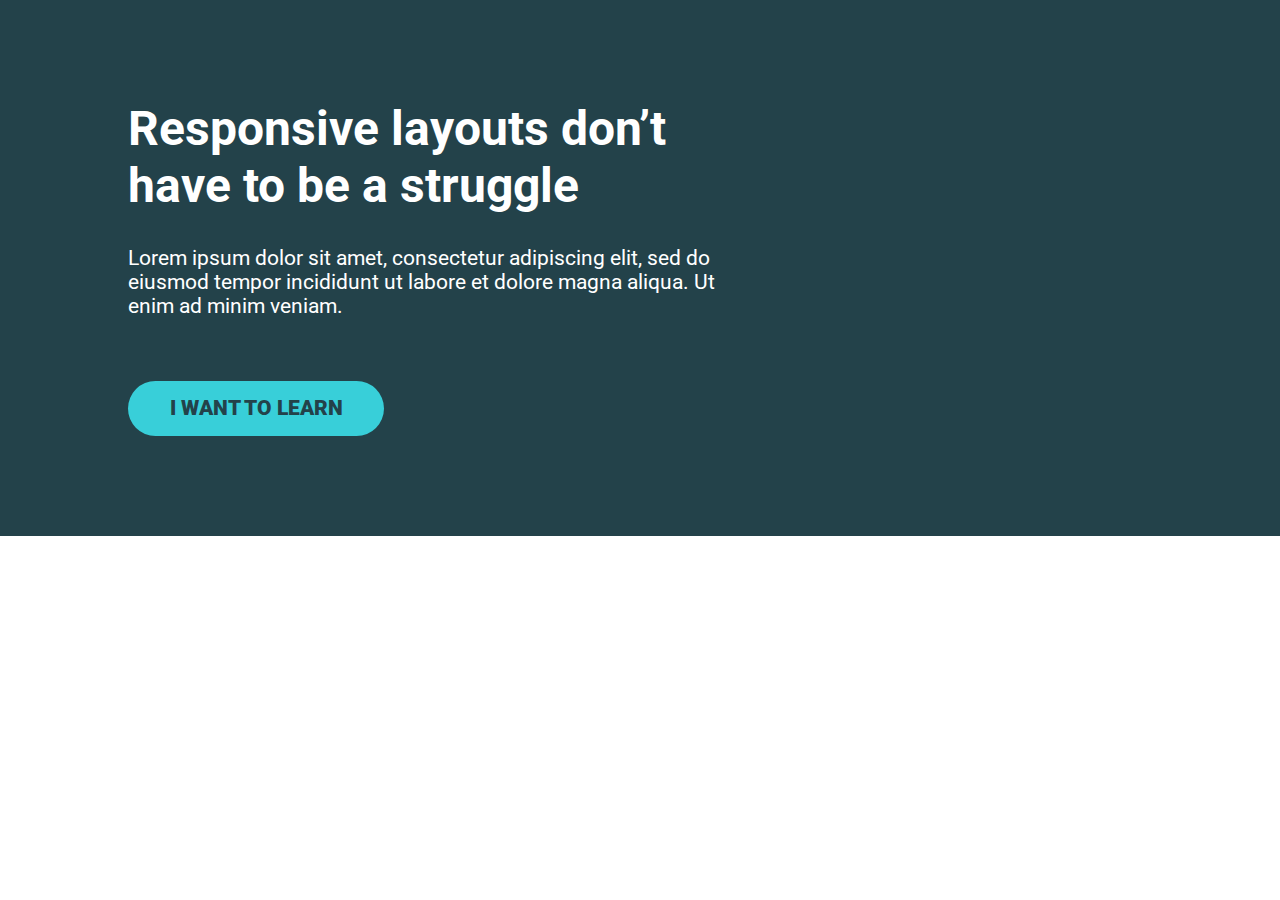
==== flexbox/challenge_2/index.html @ ec80c62e "starting files for flexbox challenge 2" ====
<!DOCTYPE html>
<html lang="en">
<head>
    <meta charset="UTF-8">
    <meta name="viewport" content="width=device-width, initial-scale=1.0">
    <title>Conquering Rsponsive Layouts</title>
    <link href="https://fonts.googleapis.com/css2?family=Roboto:wght@400;900&display=swap" rel="stylesheet"> 
    <link rel="stylesheet" href="style.css">
</head>
<body>
    <div class="hero">
        <div class="container row">
            <div class="hero__text">
                <h1>Responsive layouts don’t have to be a struggle</h1>
                <p>Lorem ipsum dolor sit amet, consectetur adipiscing elit, sed do eiusmod tempor incididunt ut labore et dolore magna aliqua. Ut enim ad minim veniam.</p>
                <a href="#" class="btn">I want to learn</a>
            </div>
        </div>
    </div> 

    

</body>
</html>
---- flexbox/challenge_2/style.css ----
/* 
////// For this challenge ///////

- All text is in the text.md file

// Requirements
1. Refer to the design specs for the
   overall layout 
2. The image should line up with
   the sidebar in the section
   below

*/

*, *::before, *::after {
    box-sizing: border-box;
}

body {
    margin: 0;
    font-family: 'Roboto', sans-serif;
    font-size: 1.3rem;
}

img {
    max-width: 100%;
}

h1 {
    font-size: 3rem;
    margin-top: 0;
}

.container {
    width: 80%;
    max-width: 1100px;
    margin: 0 auto;
}

.row {
    /* display: flex => flex container */
    display: flex;
    justify-content: space-between;
    
    /* can't use yet */
    /* gap: 100px; */
}

.col {
    /* these are now flex items */
    width: 100%;
}

.col + .col {
    margin-left: 30px;
}

.hero {
    padding: 100px 0;
    background-color: #23424A;
    color: #FFF;
}

.hero__text { 
    width: 62%;
}

.hero__img {
    width: 32%;
    align-self: flex-start;
}

.hero p {
    margin-bottom: 3em;
}

.btn {
    display: inline-block;
    text-decoration: none;
    text-transform: uppercase; 
    color: #23424A;
    font-weight: 900;
    background-color: #38CFD9;
    padding: .75em 2em;
    border-radius: 100px;
}

.btn:hover,
.btn:focus {
    opacity: .75; 
}
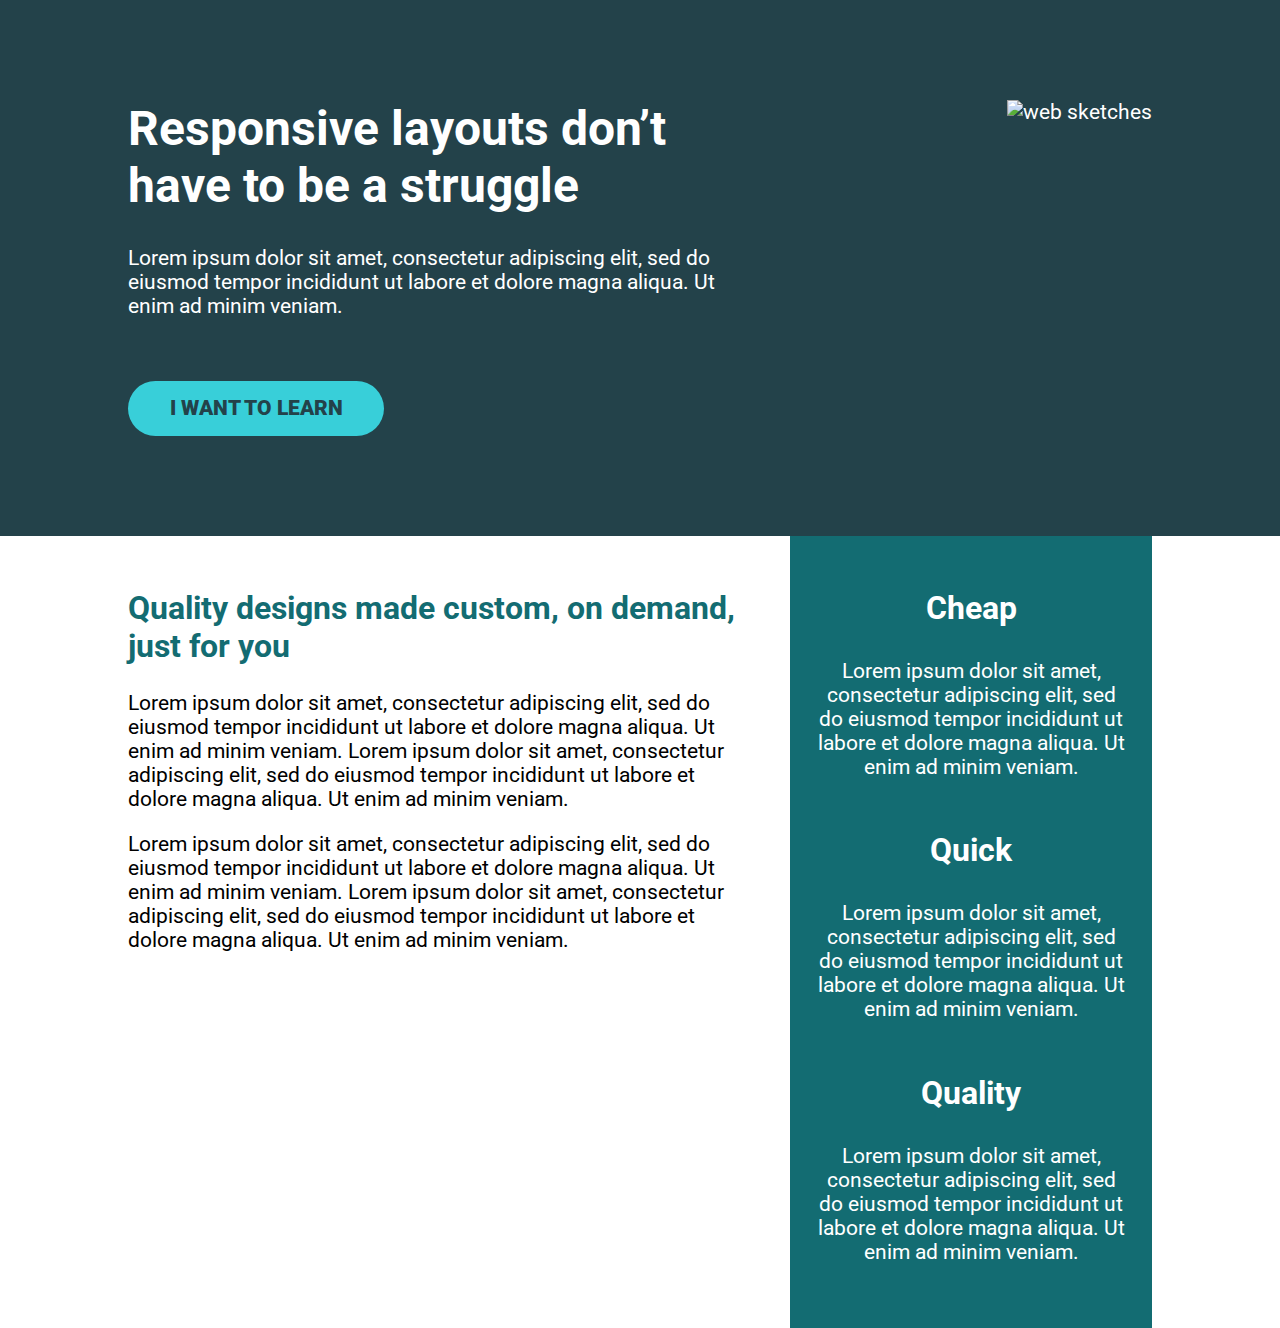
==== commit 1ea9946f: "challenge 2 flexbox done" ====
--- a/flexbox/challenge_2/index.html
+++ b/flexbox/challenge_2/index.html
@@ -1,24 +1,78 @@
 <!DOCTYPE html>
 <html lang="en">
-<head>
-    <meta charset="UTF-8">
-    <meta name="viewport" content="width=device-width, initial-scale=1.0">
+  <head>
+    <meta charset="UTF-8" />
+    <meta name="viewport" content="width=device-width, initial-scale=1.0" />
     <title>Conquering Rsponsive Layouts</title>
-    <link href="https://fonts.googleapis.com/css2?family=Roboto:wght@400;900&display=swap" rel="stylesheet"> 
-    <link rel="stylesheet" href="style.css">
-</head>
-<body>
+    <link
+      href="https://fonts.googleapis.com/css2?family=Roboto:wght@400;900&display=swap"
+      rel="stylesheet"
+    />
+    <link rel="stylesheet" href="style.css" />
+  </head>
+  <body>
     <div class="hero">
-        <div class="container row">
-            <div class="hero__text">
-                <h1>Responsive layouts don’t have to be a struggle</h1>
-                <p>Lorem ipsum dolor sit amet, consectetur adipiscing elit, sed do eiusmod tempor incididunt ut labore et dolore magna aliqua. Ut enim ad minim veniam.</p>
-                <a href="#" class="btn">I want to learn</a>
-            </div>
+      <div class="container row">
+        <div class="hero__text">
+          <h1>Responsive layouts don’t have to be a struggle</h1>
+          <p>
+            Lorem ipsum dolor sit amet, consectetur adipiscing elit, sed do
+            eiusmod tempor incididunt ut labore et dolore magna aliqua. Ut enim
+            ad minim veniam.
+          </p>
+          <a href="#" class="btn">I want to learn</a>
         </div>
-    </div> 
-
-    
-
-</body>
-</html>+        <img src="./img/hero-img.jpg" alt="web sketches" />
+      </div>
+    </div>
+    <div class="container">
+      <section class="row">
+        <main>
+          <h2 class="fs-2">
+            Quality designs made custom, on demand, just for you
+          </h2>
+          <p>
+            Lorem ipsum dolor sit amet, consectetur adipiscing elit, sed do
+            eiusmod tempor incididunt ut labore et dolore magna aliqua. Ut enim
+            ad minim veniam. Lorem ipsum dolor sit amet, consectetur adipiscing
+            elit, sed do eiusmod tempor incididunt ut labore et dolore magna
+            aliqua. Ut enim ad minim veniam.
+          </p>
+          <p>
+            Lorem ipsum dolor sit amet, consectetur adipiscing elit, sed do
+            eiusmod tempor incididunt ut labore et dolore magna aliqua. Ut enim
+            ad minim veniam. Lorem ipsum dolor sit amet, consectetur adipiscing
+            elit, sed do eiusmod tempor incididunt ut labore et dolore magna
+            aliqua. Ut enim ad minim veniam.
+          </p>
+        </main>
+        <aside class="text-centered">
+          <article>
+            <h3>Cheap</h3>
+            <p>
+              Lorem ipsum dolor sit amet, consectetur adipiscing elit, sed do
+              eiusmod tempor incididunt ut labore et dolore magna aliqua. Ut
+              enim ad minim veniam.
+            </p>
+          </article>
+          <article>
+            <h3>Quick</h3>
+            <p>
+              Lorem ipsum dolor sit amet, consectetur adipiscing elit, sed do
+              eiusmod tempor incididunt ut labore et dolore magna aliqua. Ut
+              enim ad minim veniam.
+            </p>
+          </article>
+          <article>
+            <h3>Quality</h3>
+            <p class="mb-5">
+              Lorem ipsum dolor sit amet, consectetur adipiscing elit, sed do
+              eiusmod tempor incididunt ut labore et dolore magna aliqua. Ut
+              enim ad minim veniam.
+            </p>
+          </article>
+        </aside>
+      </section>
+    </div>
+  </body>
+</html>
--- a/flexbox/challenge_2/style.css
+++ b/flexbox/challenge_2/style.css
@@ -12,80 +12,116 @@
 
 */
 
-*, *::before, *::after {
-    box-sizing: border-box;
+*,
+*::before,
+*::after {
+  box-sizing: border-box;
 }
 
 body {
-    margin: 0;
-    font-family: 'Roboto', sans-serif;
-    font-size: 1.3rem;
+  margin: 0;
+  font-family: "Roboto", sans-serif;
+  font-size: 1.3rem;
 }
 
 img {
-    max-width: 100%;
+  max-width: 100%;
 }
 
 h1 {
-    font-size: 3rem;
-    margin-top: 0;
+  font-size: 3rem;
+  margin-top: 0;
 }
 
 .container {
-    width: 80%;
-    max-width: 1100px;
-    margin: 0 auto;
+  width: 80%;
+  max-width: 1100px;
+  margin: 0 auto;
 }
 
 .row {
-    /* display: flex => flex container */
-    display: flex;
-    justify-content: space-between;
-    
-    /* can't use yet */
-    /* gap: 100px; */
+  /* display: flex => flex container */
+  display: flex;
+  justify-content: space-between;
+
+  /* can't use yet */
+  /* gap: 100px; */
 }
 
 .col {
-    /* these are now flex items */
-    width: 100%;
+  /* these are now flex items */
+  width: 100%;
 }
 
 .col + .col {
-    margin-left: 30px;
+  margin-left: 30px;
 }
 
 .hero {
-    padding: 100px 0;
-    background-color: #23424A;
-    color: #FFF;
+  padding: 100px 0;
+  background-color: #23424a;
+  color: #fff;
 }
 
-.hero__text { 
-    width: 62%;
+.hero__text {
+  max-width: 60%;
 }
 
 .hero__img {
-    width: 32%;
-    align-self: flex-start;
+  width: 32%;
+  align-self: flex-start;
+  margin-left: 3rem;
 }
 
 .hero p {
-    margin-bottom: 3em;
+  margin-bottom: 3em;
 }
 
 .btn {
-    display: inline-block;
-    text-decoration: none;
-    text-transform: uppercase; 
-    color: #23424A;
-    font-weight: 900;
-    background-color: #38CFD9;
-    padding: .75em 2em;
-    border-radius: 100px;
+  display: inline-block;
+  text-decoration: none;
+  text-transform: uppercase;
+  color: #23424a;
+  font-weight: 900;
+  background-color: #38cfd9;
+  padding: 0.75em 2em;
+  border-radius: 100px;
 }
 
 .btn:hover,
 .btn:focus {
-    opacity: .75; 
-}+  opacity: 0.75;
+}
+
+main {
+  max-width: 60%;
+}
+
+main h2 {
+  color: #136c72;
+  margin-top: 3.3rem;
+}
+
+aside {
+  background-color: #136c72;
+  color: white;
+  margin-left: 3rem;
+}
+
+.text-centered {
+  text-align: center;
+}
+
+article {
+  margin: 0 1.5rem;
+  margin-top: 3.3rem;
+}
+
+.mb-5 {
+  margin-bottom: 4rem;
+}
+
+.fs-2,
+h3 {
+  font-size: 2rem;
+}
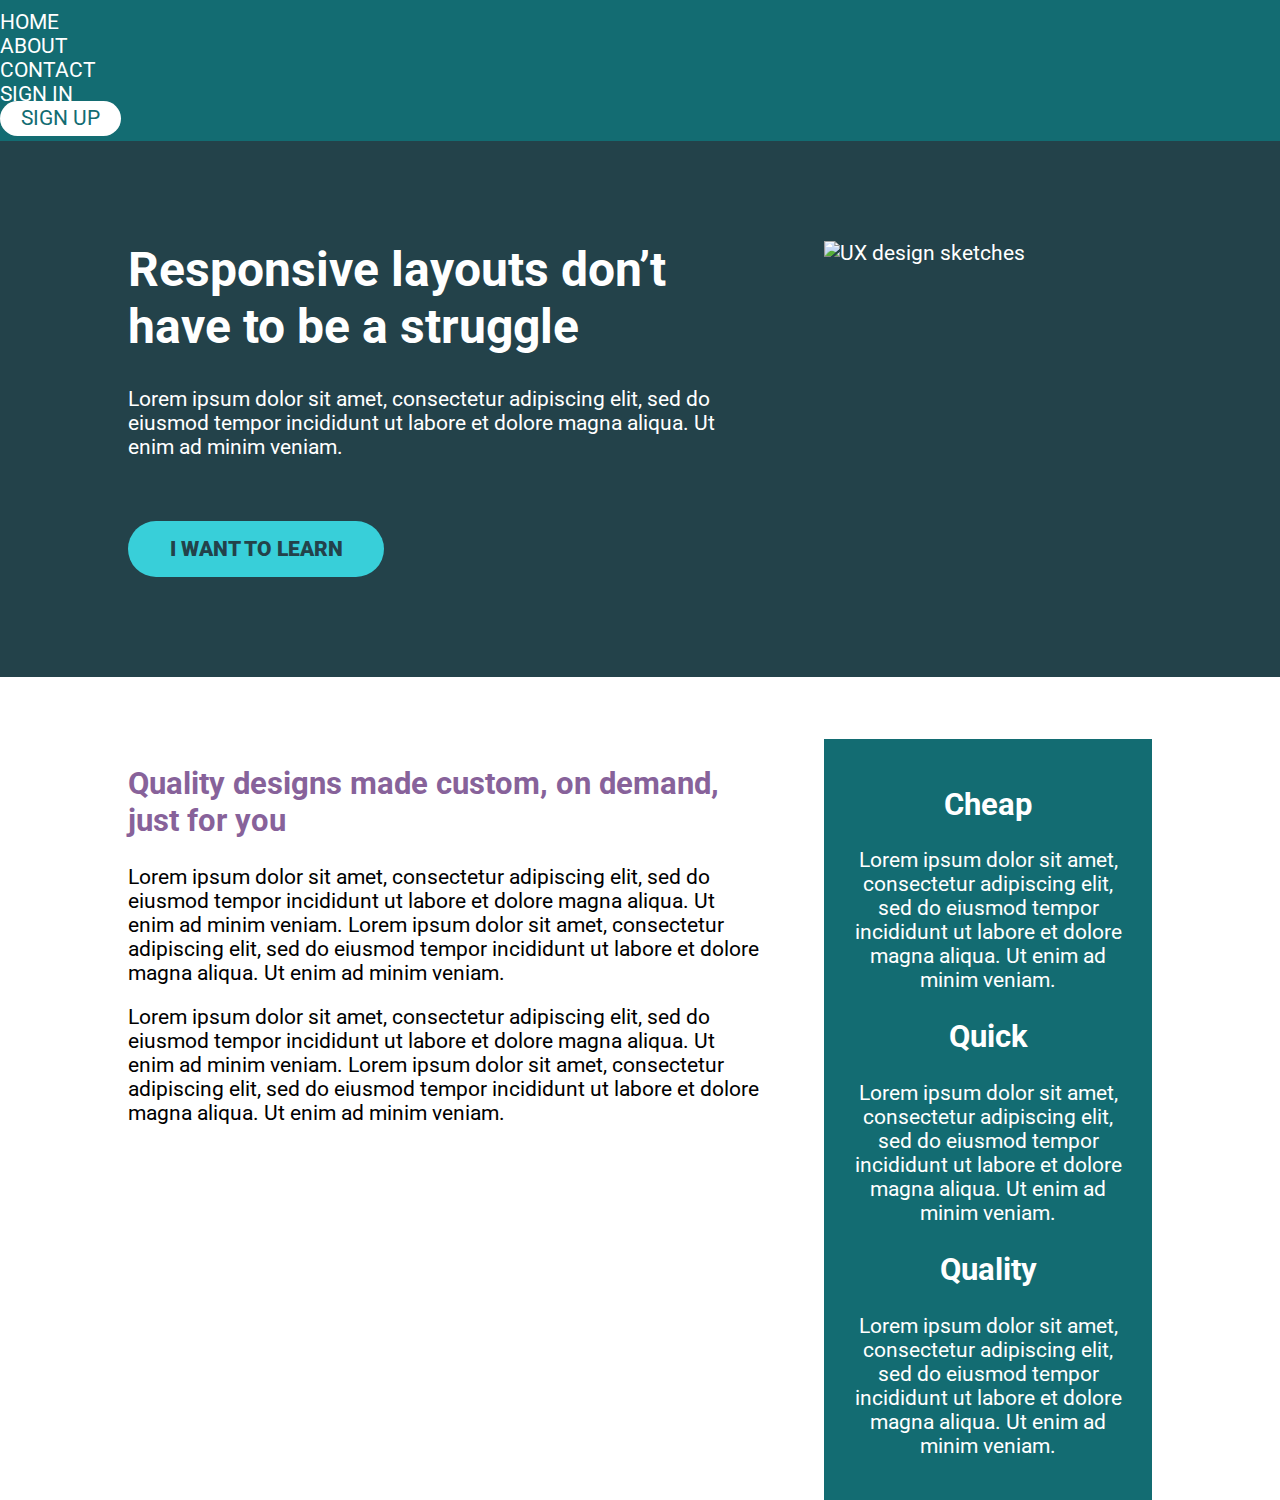
==== commit 4e9f1112: "flexbox challenge 3 starting files" ====
--- a/flexbox/challenge_2/index.html
+++ b/flexbox/challenge_2/index.html
@@ -1,78 +1,55 @@
 <!DOCTYPE html>
 <html lang="en">
-  <head>
-    <meta charset="UTF-8" />
-    <meta name="viewport" content="width=device-width, initial-scale=1.0" />
-    <title>Conquering Rsponsive Layouts</title>
-    <link
-      href="https://fonts.googleapis.com/css2?family=Roboto:wght@400;900&display=swap"
-      rel="stylesheet"
-    />
-    <link rel="stylesheet" href="style.css" />
-  </head>
-  <body>
-    <div class="hero">
-      <div class="container row">
-        <div class="hero__text">
-          <h1>Responsive layouts don’t have to be a struggle</h1>
-          <p>
-            Lorem ipsum dolor sit amet, consectetur adipiscing elit, sed do
-            eiusmod tempor incididunt ut labore et dolore magna aliqua. Ut enim
-            ad minim veniam.
-          </p>
-          <a href="#" class="btn">I want to learn</a>
+<head>
+    <meta charset="UTF-8">
+    <meta name="viewport" content="width=device-width, initial-scale=1.0">
+    <title>Conquering Responsive Layouts</title>
+    <link href="https://fonts.googleapis.com/css2?family=Roboto:wght@400;900&display=swap" rel="stylesheet"> 
+    <link rel="stylesheet" href="style.css">
+</head>
+<body>
+    <header>
+        <nav class="nav">
+            <ul class="nav__list">
+                <li class="nav__item"><a href="#" class="nav__link">Home</a></li>
+                <li class="nav__item"><a href="#" class="nav__link">About</a></li>
+                <li class="nav__item"><a href="#" class="nav__link">Contact</a></li>
+                <li class="nav__item"><a href="#" class="nav__link">Sign In</a></li>
+                <li class="nav__item"><a href="#" class="nav__link nav__link--button">Sign up</a></li>
+            </ul>
+        </nav>
+    </header>
+
+    <section class="hero">
+        <div class="container row">
+            <div class="hero__text">
+                <h1>Responsive layouts don’t have to be a struggle</h1>
+                <p>Lorem ipsum dolor sit amet, consectetur adipiscing elit, sed do eiusmod tempor incididunt ut labore et dolore magna aliqua. Ut enim ad minim veniam.</p>
+                <a href="#" class="btn">I want to learn</a>
+            </div>
+            <img src="img/hero-img.jpg" alt="UX design sketches" class="hero__img">
         </div>
-        <img src="./img/hero-img.jpg" alt="web sketches" />
-      </div>
-    </div>
-    <div class="container">
-      <section class="row">
-        <main>
-          <h2 class="fs-2">
-            Quality designs made custom, on demand, just for you
-          </h2>
-          <p>
-            Lorem ipsum dolor sit amet, consectetur adipiscing elit, sed do
-            eiusmod tempor incididunt ut labore et dolore magna aliqua. Ut enim
-            ad minim veniam. Lorem ipsum dolor sit amet, consectetur adipiscing
-            elit, sed do eiusmod tempor incididunt ut labore et dolore magna
-            aliqua. Ut enim ad minim veniam.
-          </p>
-          <p>
-            Lorem ipsum dolor sit amet, consectetur adipiscing elit, sed do
-            eiusmod tempor incididunt ut labore et dolore magna aliqua. Ut enim
-            ad minim veniam. Lorem ipsum dolor sit amet, consectetur adipiscing
-            elit, sed do eiusmod tempor incididunt ut labore et dolore magna
-            aliqua. Ut enim ad minim veniam.
-          </p>
-        </main>
-        <aside class="text-centered">
-          <article>
-            <h3>Cheap</h3>
-            <p>
-              Lorem ipsum dolor sit amet, consectetur adipiscing elit, sed do
-              eiusmod tempor incididunt ut labore et dolore magna aliqua. Ut
-              enim ad minim veniam.
-            </p>
-          </article>
-          <article>
-            <h3>Quick</h3>
-            <p>
-              Lorem ipsum dolor sit amet, consectetur adipiscing elit, sed do
-              eiusmod tempor incididunt ut labore et dolore magna aliqua. Ut
-              enim ad minim veniam.
-            </p>
-          </article>
-          <article>
-            <h3>Quality</h3>
-            <p class="mb-5">
-              Lorem ipsum dolor sit amet, consectetur adipiscing elit, sed do
-              eiusmod tempor incididunt ut labore et dolore magna aliqua. Ut
-              enim ad minim veniam.
-            </p>
-          </article>
-        </aside>
-      </section>
-    </div>
-  </body>
-</html>
+    </section> 
+
+    <main class="main container row">
+            <section class="primary-content">
+                <h2 class="section-title">Quality designs made custom, on demand, just for you</h2>
+                <p>Lorem ipsum dolor sit amet, consectetur adipiscing elit, sed do eiusmod tempor incididunt ut labore et dolore magna aliqua. Ut enim ad minim veniam. Lorem ipsum dolor sit amet, consectetur adipiscing elit, sed do eiusmod tempor incididunt ut labore et dolore magna aliqua. Ut enim ad minim veniam.</p>
+                <p>Lorem ipsum dolor sit amet, consectetur adipiscing elit, sed do eiusmod tempor incididunt ut labore et dolore magna aliqua. Ut enim ad minim veniam. Lorem ipsum dolor sit amet, consectetur adipiscing elit, sed do eiusmod tempor incididunt ut labore et dolore magna aliqua. Ut enim ad minim veniam.</p>
+            </section>
+            <aside class="sidebar">
+                <h2 class="sidebar-title">Cheap</h2>
+                <p>Lorem ipsum dolor sit amet, consectetur adipiscing elit, sed do eiusmod tempor incididunt ut labore et dolore magna aliqua. Ut enim ad minim veniam.</p>
+
+                <h2 class="sidebar-title">Quick</h2>
+                <p>Lorem ipsum dolor sit amet, consectetur adipiscing elit, sed do eiusmod tempor incididunt ut labore et dolore magna aliqua. Ut enim ad minim veniam.</p>
+
+                <h2 class="sidebar-title">Quality</h2>
+                <p>Lorem ipsum dolor sit amet, consectetur adipiscing elit, sed do eiusmod tempor incididunt ut labore et dolore magna aliqua. Ut enim ad minim veniam.</p>
+            </aside>
+    </main>
+
+    
+
+</body>
+</html>--- a/flexbox/challenge_2/style.css
+++ b/flexbox/challenge_2/style.css
@@ -4,124 +4,130 @@
 - All text is in the text.md file
 
 // Requirements
-1. Refer to the design specs for the
-   overall layout 
-2. The image should line up with
-   the sidebar in the section
-   below
-
+   1. Get all the navigation items next to one another
+   2. Add a space between all the items
 */
 
-*,
-*::before,
-*::after {
-  box-sizing: border-box;
+*, *::before, *::after {
+    box-sizing: border-box;
 }
 
 body {
-  margin: 0;
-  font-family: "Roboto", sans-serif;
-  font-size: 1.3rem;
+    margin: 0;
+    font-family: 'Roboto', sans-serif;
+    font-size: 1.3rem;
 }
 
 img {
-  max-width: 100%;
+    max-width: 100%;
 }
 
 h1 {
-  font-size: 3rem;
-  margin-top: 0;
+    font-size: 3rem;
+    margin-top: 0;
 }
 
-.container {
-  width: 80%;
-  max-width: 1100px;
-  margin: 0 auto;
-}
-
-.row {
-  /* display: flex => flex container */
-  display: flex;
-  justify-content: space-between;
-
-  /* can't use yet */
-  /* gap: 100px; */
-}
-
-.col {
-  /* these are now flex items */
-  width: 100%;
-}
-
-.col + .col {
-  margin-left: 30px;
-}
-
-.hero {
-  padding: 100px 0;
-  background-color: #23424a;
-  color: #fff;
-}
-
-.hero__text {
-  max-width: 60%;
-}
-
-.hero__img {
-  width: 32%;
-  align-self: flex-start;
-  margin-left: 3rem;
-}
-
-.hero p {
-  margin-bottom: 3em;
+.section-title {
+    color: #87629A;
 }
 
 .btn {
-  display: inline-block;
-  text-decoration: none;
-  text-transform: uppercase;
-  color: #23424a;
-  font-weight: 900;
-  background-color: #38cfd9;
-  padding: 0.75em 2em;
-  border-radius: 100px;
+    display: inline-block;
+    text-decoration: none;
+    text-transform: uppercase; 
+    color: #23424A;
+    font-weight: 900;
+    background-color: #38CFD9;
+    padding: .75em 2em;
+    border-radius: 100px;
 }
 
 .btn:hover,
 .btn:focus {
-  opacity: 0.75;
+    opacity: .75; 
 }
 
-main {
-  max-width: 60%;
+.container {
+    width: 80%;
+    max-width: 1100px;
+    margin: 0 auto;
 }
 
-main h2 {
-  color: #136c72;
-  margin-top: 3.3rem;
+.row {
+    display: flex;
+    justify-content: space-between;
 }
 
-aside {
-  background-color: #136c72;
-  color: white;
-  margin-left: 3rem;
+.col {
+    /* these are now flex items */
+    width: 100%;
 }
 
-.text-centered {
-  text-align: center;
+.col + .col {
+    margin-left: 30px;
 }
 
-article {
-  margin: 0 1.5rem;
-  margin-top: 3.3rem;
+
+header {
+    background: #136c72;
+    padding: .5em 0;
 }
 
-.mb-5 {
-  margin-bottom: 4rem;
+.nav__list {
+    margin: 0;
+    padding: 0;
+    list-style: none;
 }
 
-.fs-2,
-h3 {
-  font-size: 2rem;
+.nav__link {
+    color: #fff;
+    text-decoration: none;
+    text-transform: uppercase;;
 }
+
+.nav__link--button {
+    background: #fff;
+    color: #136c72;
+    padding: .25em 1em;
+    border-radius: 10em;
+}
+
+.nav__link:hover {
+    opacity: .75;
+}
+
+
+.hero {
+    padding: 100px 0;
+    background-color: #23424A;
+    color: #FFF;
+}
+
+.hero__text { 
+    width: 62%;
+}
+
+.hero__img {
+    width: 32%;
+    align-self: flex-start;
+}
+
+.hero p {
+    margin-bottom: 3em;
+}
+
+.main {
+    margin-top: 3em;
+}
+
+.primary-content {
+    width: 62%;
+}
+
+.sidebar {
+    width: 32%;
+    padding: 1em;
+    text-align: center;
+    color: #fff;
+    background-color: #136c72;
+}
